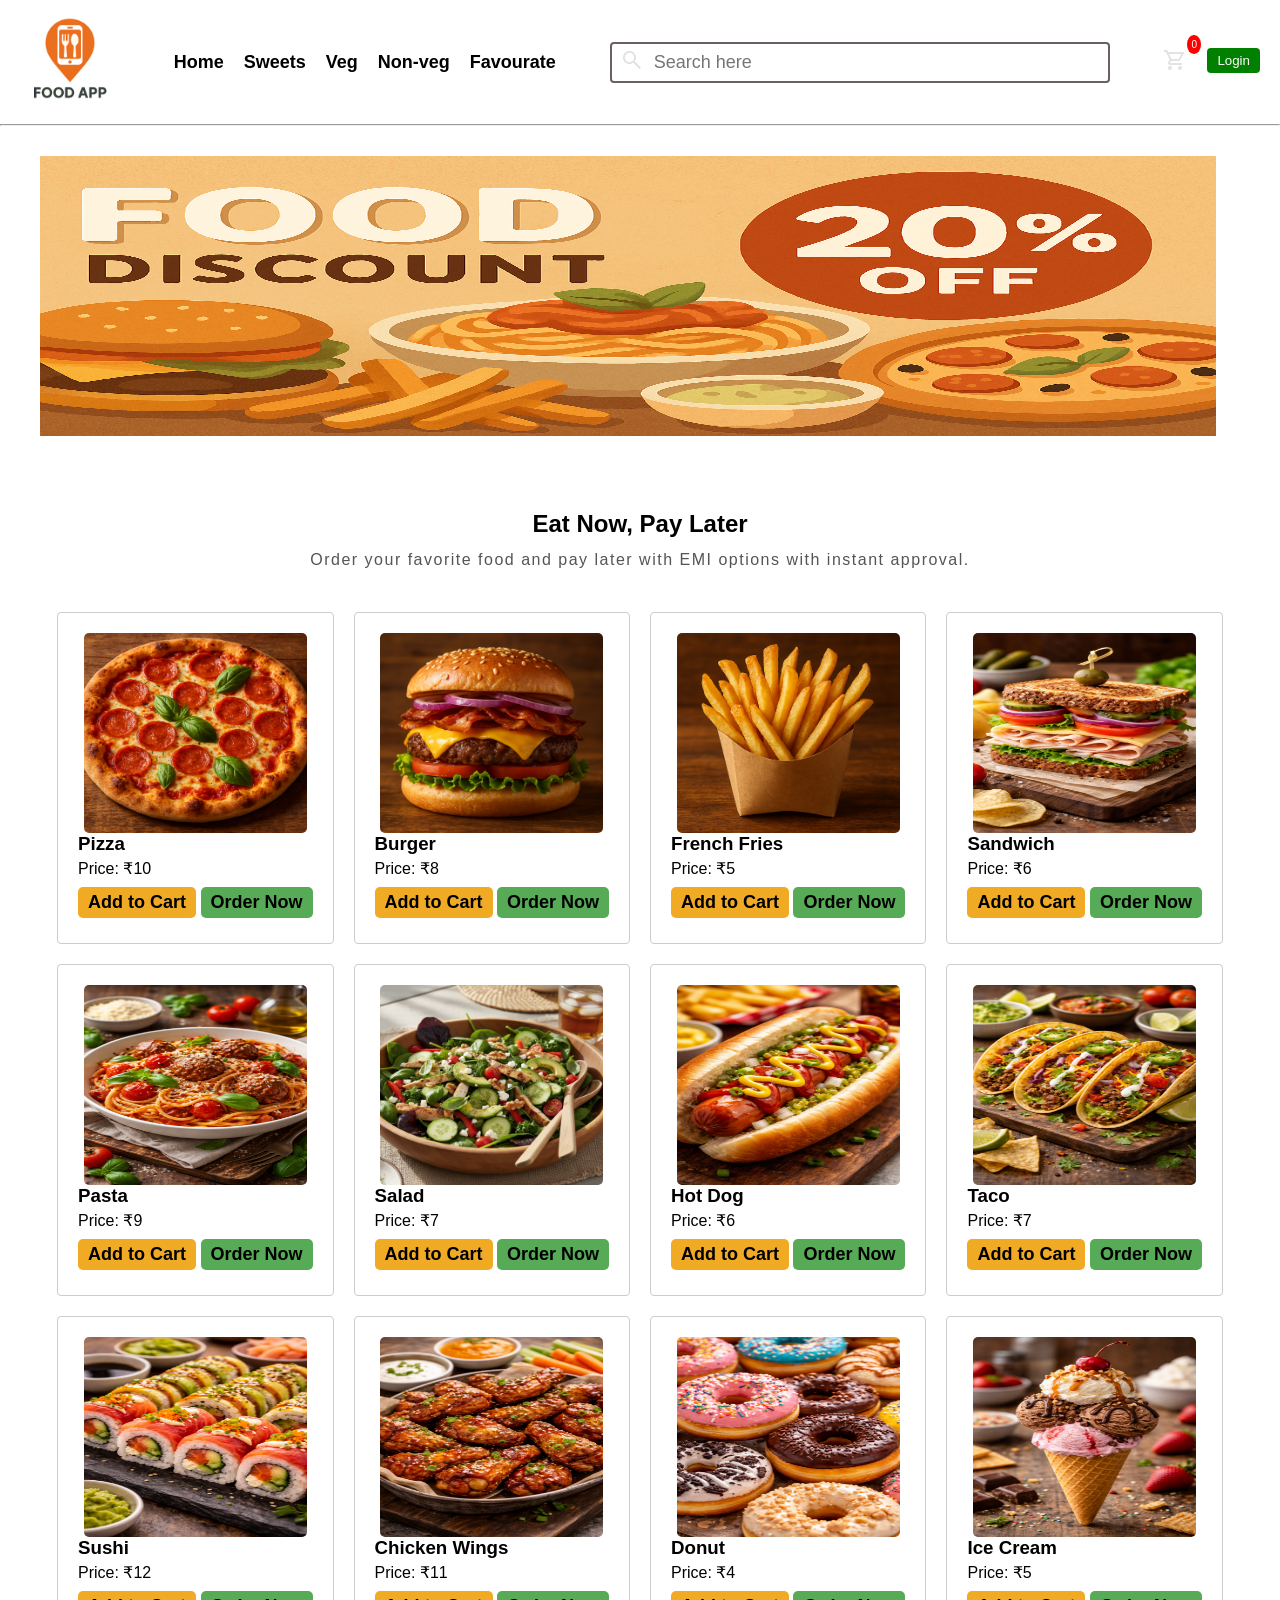
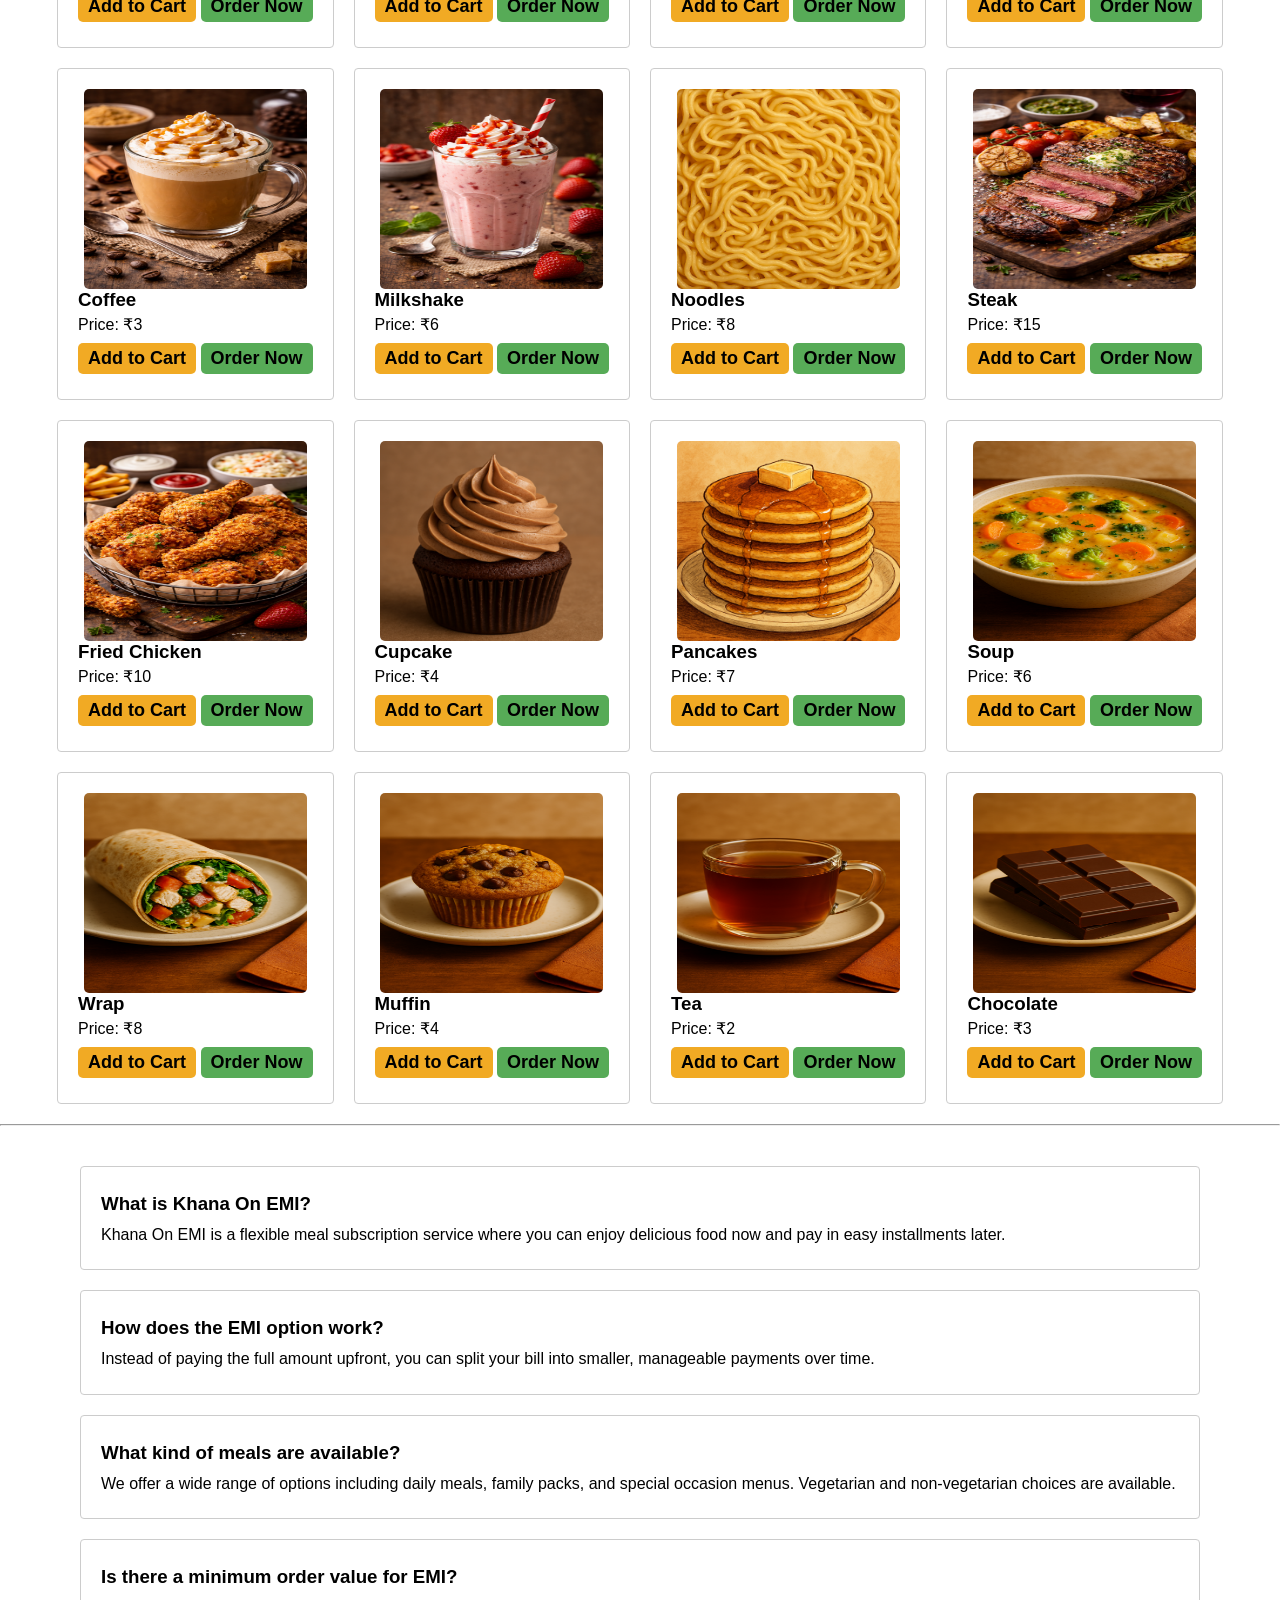
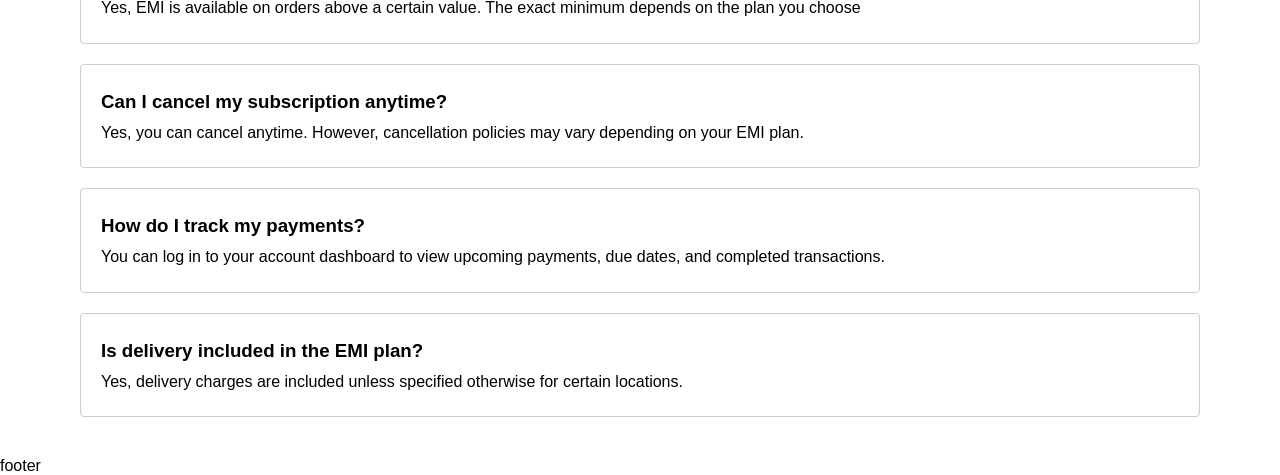
==== index.html @ b48e1a5c "first commit" ====
<!DOCTYPE html>
<html lang="en">
<head>
    <meta charset="UTF-8">
    <meta name="viewport" content="width=device-width, initial-scale=1.0">
    <title>Khana On EMI</title>
    <link rel="stylesheet" href="styles.css">
</head>
<body>
    <header>
        <div class="logo">
            <img src="./assects/logo.png" alt="">
        </div>
        <nav>
            <ul>
                <a href="index.html"><li>Home</li></a>
                <li>Sweets</li>
                <li>Veg</li>
                <li>Non-veg</li>
                <li>Favourate</li>
            </ul>
        </nav>
        <div class="search-bar">
            <i class="search-icon">
                <img src="./icon/search.png" alt="">
            </i>
            <div class="search-inp">
                <input type="text" placeholder="Search here">
            </div>
        </div>
        </div>
        <div class="header-btn">
            <a href="./pages/bag.html">

                <icon class="cart"><img src="./icon/cart.png" alt="cart"><sup>0</sup>
            </a>
            </icon><a href="./pages/login.html">

                <button class="login"> Login</button>
            </a>
        </div>
    </header>
    <hr>
    <main>
        <div class="hero">
            <img src="./assects/banner.png" alt="">
        </div>
        <div class="something">
            <h2>Eat Now, Pay Later</h2>
            <p>Order your favorite food and pay later with EMI options with instant approval.</p>
        </div>
        <div class="cards">
             <!-- Food items will be dynamically inserted here -->
        </div>
    </main>
    <hr>
    <footer>
        <div class="faqs">
            <div class="faq">
                <h3>What is Khana On EMI?</h3>
                <p>Khana On EMI is a flexible meal subscription service where you can enjoy delicious food now and pay in easy installments later.</p>
            </div>
            
            <div class="faq">
                <h3>How does the EMI option work?</h3>
                <p>Instead of paying the full amount upfront, you can split your bill into smaller, manageable payments over time.</p>
            </div>
            <div class="faq">
                <h3>What kind of meals are available?</h3>
                <p>We offer a wide range of options including daily meals, family packs, and special occasion menus. Vegetarian and non-vegetarian choices are available.</p>
            </div>
            <div class="faq">
                <h3>Is there a minimum order value for EMI?</h3>
                <p>Yes, EMI is available on orders above a certain value. The exact minimum depends on the plan you choose</p>
            </div>
            <div class="faq">
                <h3>Can I cancel my subscription anytime?</h3>
                <p>Yes, you can cancel anytime. However, cancellation policies may vary depending on your EMI plan.</p>
            </div>
            <div class="faq">
                <h3>How do I track my payments? </h3>
                <p>You can log in to your account dashboard to view upcoming payments, due dates, and completed transactions.</p>
            </div>
            <div class="faq">
                <h3>Is delivery included in the EMI plan?  </h3>
                <p>Yes, delivery charges are included unless specified otherwise for certain locations.</p>
            </div>

        </div>
        footer
    </footer>
    <script src="data/data.js"></script>
    <script src="scripts.js"></script>
</body>
</html>
---- styles.css ----
/* @import url('https://fonts.googleapis.com/css2?family=Poppins:wght@300;400;500;600&display=swap'); */

* {
  padding: 0;
  margin: 0;
  box-sizing: border-box;
  font-family: Arial, Helvetica, sans-serif;
}

header {
  display: flex;
  align-items: center;
  justify-content: space-between;
  padding: 10px 20px;
}

nav ul {
  display: flex;
  list-style: none;
  gap: 20px;
  font-size: 18px;
  font-weight: 700;
}

.logo img {
  width: 100px;
  height: 100px;
}

.search-bar {
  display: flex;
  gap: 2px;
  border: 2px solid rgb(106, 96, 96);
  padding: 4px 8px;
  border-radius: 4px;
  width: 500px;
}

/* .search-bar .search-icon img {
    

} */

.search-bar .search-inp input {
  border: none;
  padding: 4px 8px;
  outline: none;
  font-size: 18px;
}

.header-btn {
      display: flex;
    justify-content: center;
    gap: 20px;
}

.cart sup {
  position: absolute;
 top: 35px;
 background-color: red;
 padding: 4px;
 border-radius: 50%;
 color: white;
 font-size: 10px;
}

/* .cart {
  margin-left: 300px;
} */

.login {
  padding: 5px 10px;
  background-color: green;
  color: white;
  border: none;
  border-radius: 4px;
}

.hero img {
  margin: 20px;
  padding: 10px 20px;
  width: 95%;
  height: 300px;
}

.something {
  margin: 20px;
  text-align: center;
  padding: 20px;
}

.something h2 {
  font-size: 24px;
  margin-bottom: 10px;
  font-weight: 700;
}

.something p {
  font-size: 16px;
  color: #555;
  line-height: 1.5;
  letter-spacing: 1.5px;
}

.cards {
  display: flex;
  gap: 20px;
  margin: 20px 40px;
  flex-wrap: wrap;
  justify-content: center;
  align-items: center;
}

.cards .card {
  padding: 20px;
  border: 1px solid #ccc;
  border-radius: 4px;
}

.card img {
  display: flex;
  width: 95%;
  height: 200px;
  border-radius: 5px;
  margin: auto;
}

.card img:hover {
  transform: scale(1.05);
  transition: transform 0.3s ease;
}
.card p {
  margin: 4px 0px;
}

.card button {
  margin: 5px 0px;
  padding: 5px 10px;
  border: none;
  border-radius: 5px;
  font-size: 18px;
  font-weight: 600;
}

.card .add-to-cart {
  background-color: rgb(241, 170, 36);
}

.card .order-now {
  background-color: rgb(87, 171, 87);
}

.faqs {
  display: flex;
  gap: 20px;
  margin: 20px 40px;
  padding: 20px 40px;
  flex-direction: column;
  justify-content: center;
}

.faqs .faq {
  border: 1px solid #ccc;
  border-radius: 4px;
  padding: 20px;
  line-height: 1.8;
}

a {
  text-decoration: none;
  color: black;
}
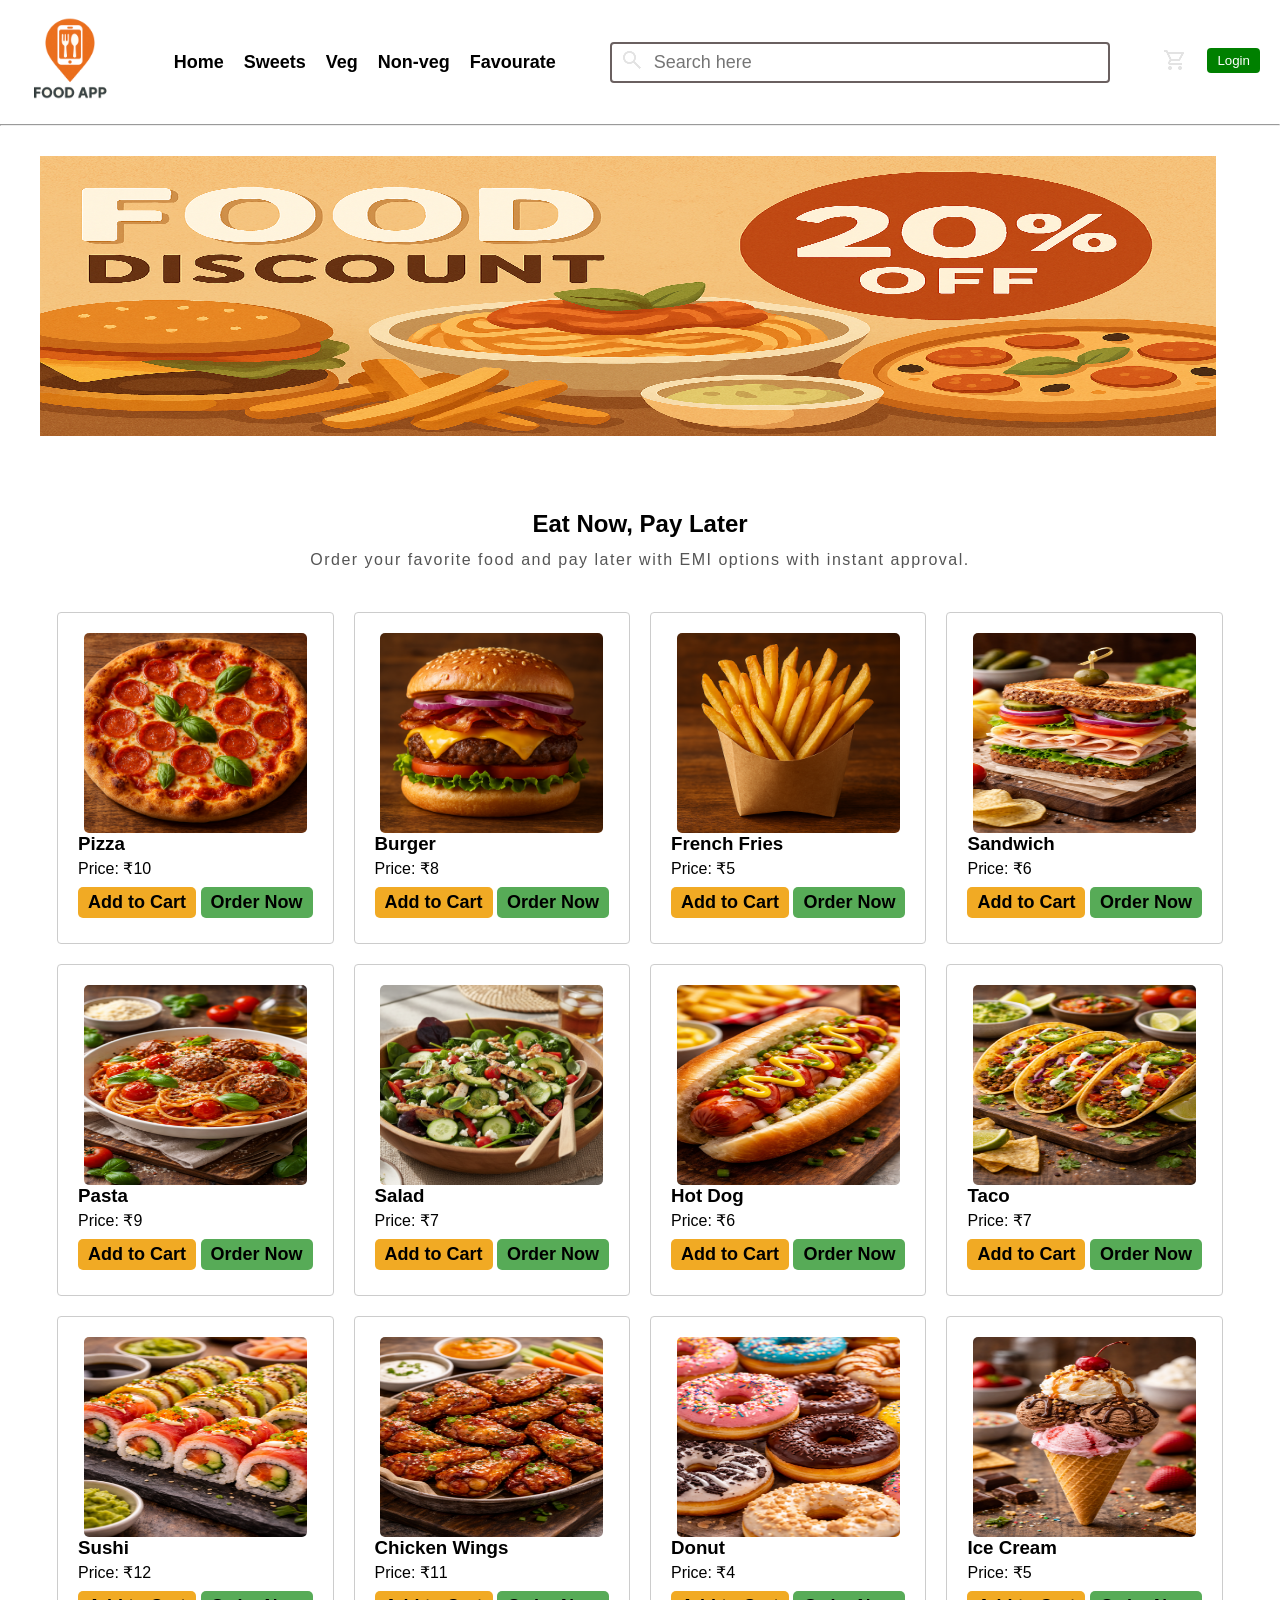
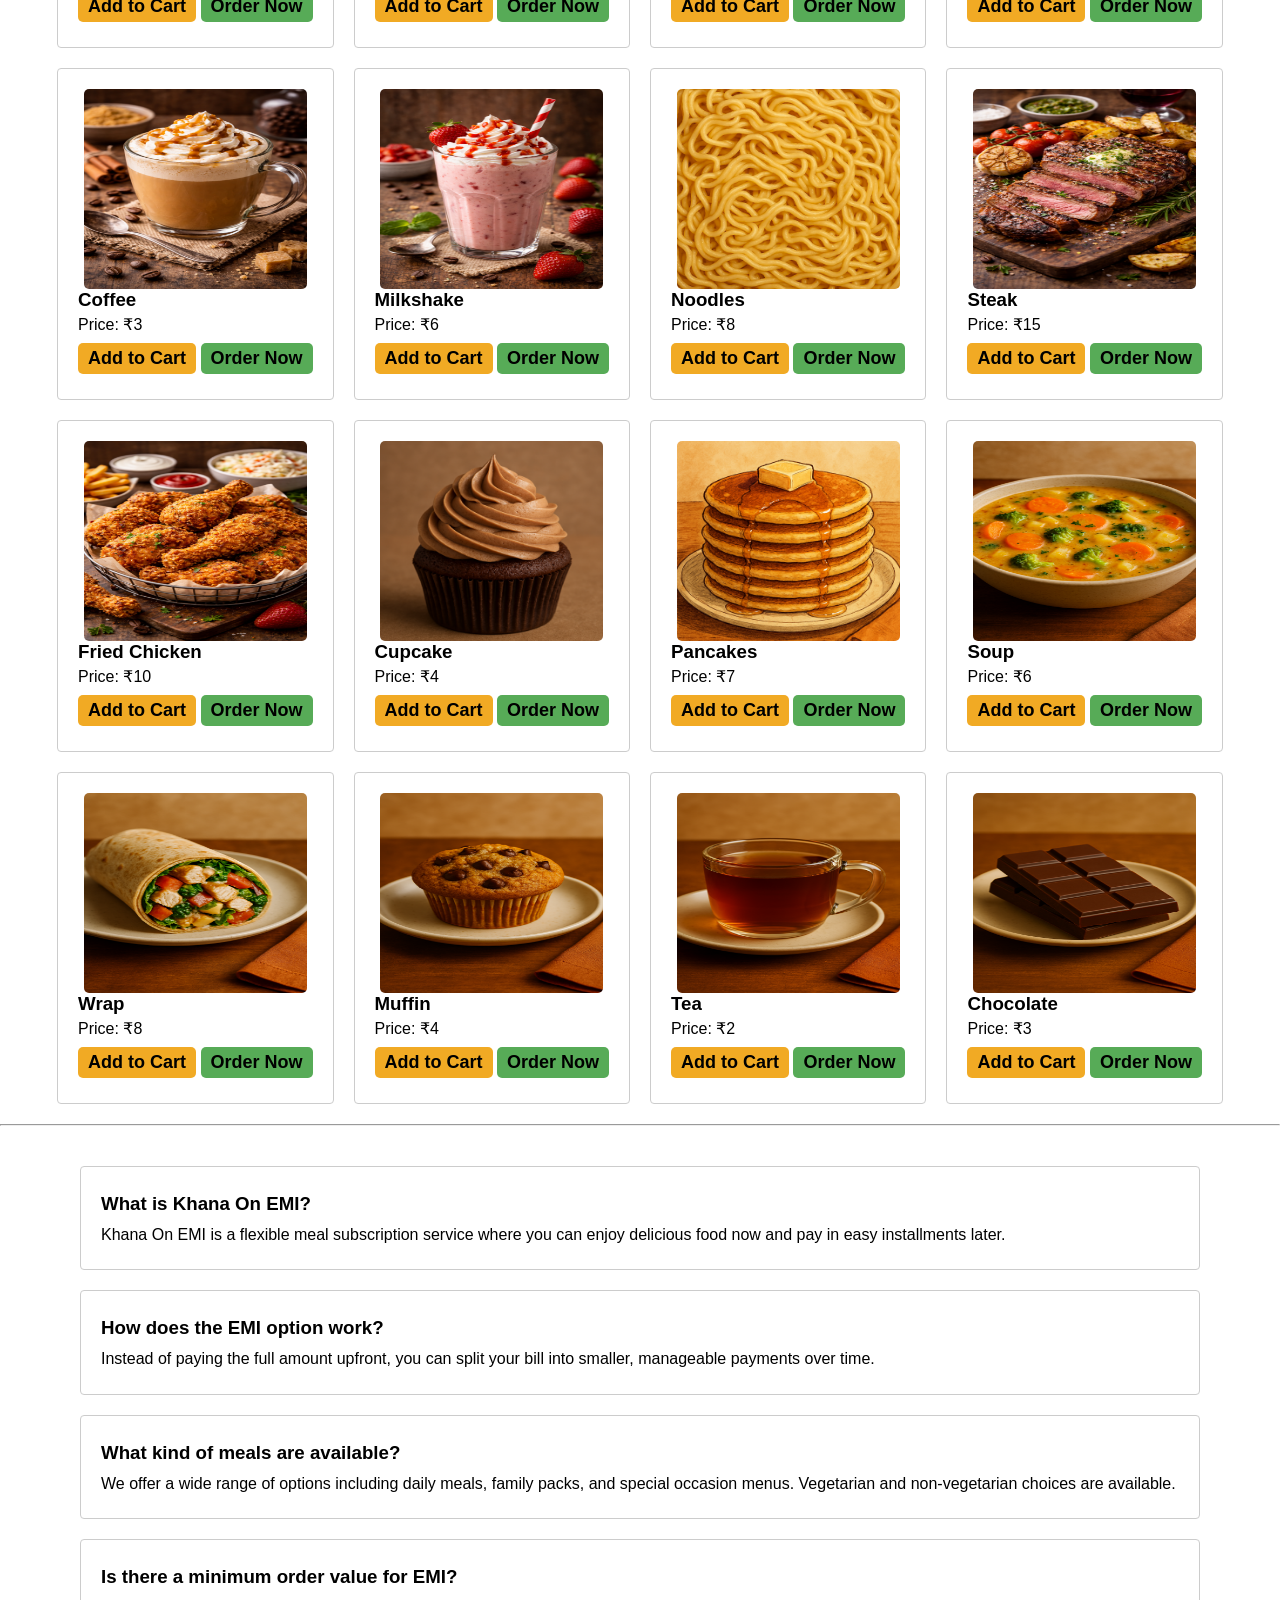
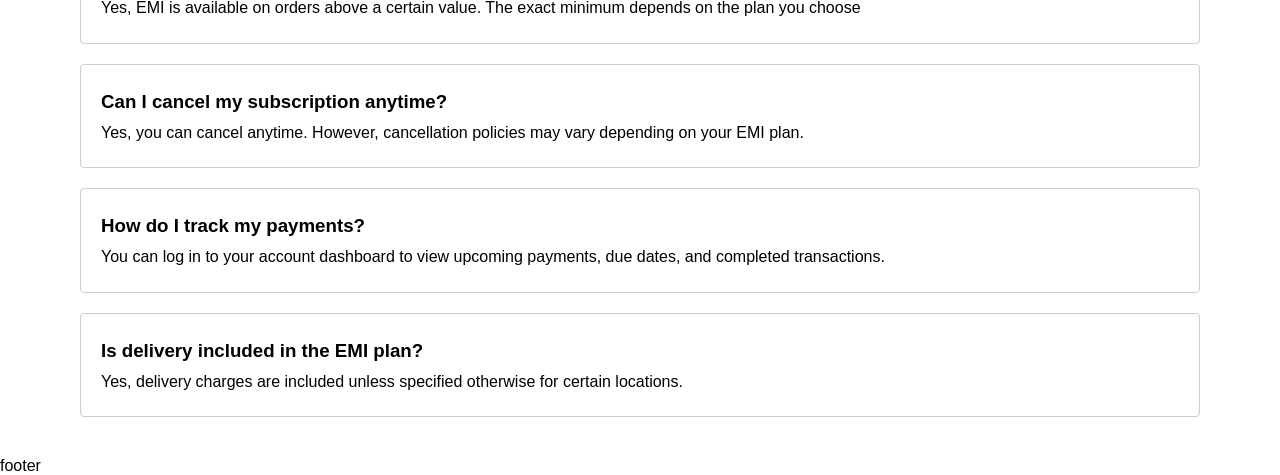
==== commit 78c3d18a: "second commit" ====
--- a/index.html
+++ b/index.html
@@ -5,9 +5,11 @@
     <meta name="viewport" content="width=device-width, initial-scale=1.0">
     <title>Khana On EMI</title>
     <link rel="stylesheet" href="styles.css">
+   
 </head>
 <body>
     <header>
+
         <div class="logo">
             <img src="./assects/logo.png" alt="">
         </div>
@@ -28,17 +30,15 @@
                 <input type="text" placeholder="Search here">
             </div>
         </div>
-        </div>
         <div class="header-btn">
             <a href="./pages/bag.html">
-
                 <icon class="cart"><img src="./icon/cart.png" alt="cart"><sup>0</sup>
             </a>
             </icon><a href="./pages/login.html">
-
                 <button class="login"> Login</button>
             </a>
-        </div>
+        </div> 
+
     </header>
     <hr>
     <main>
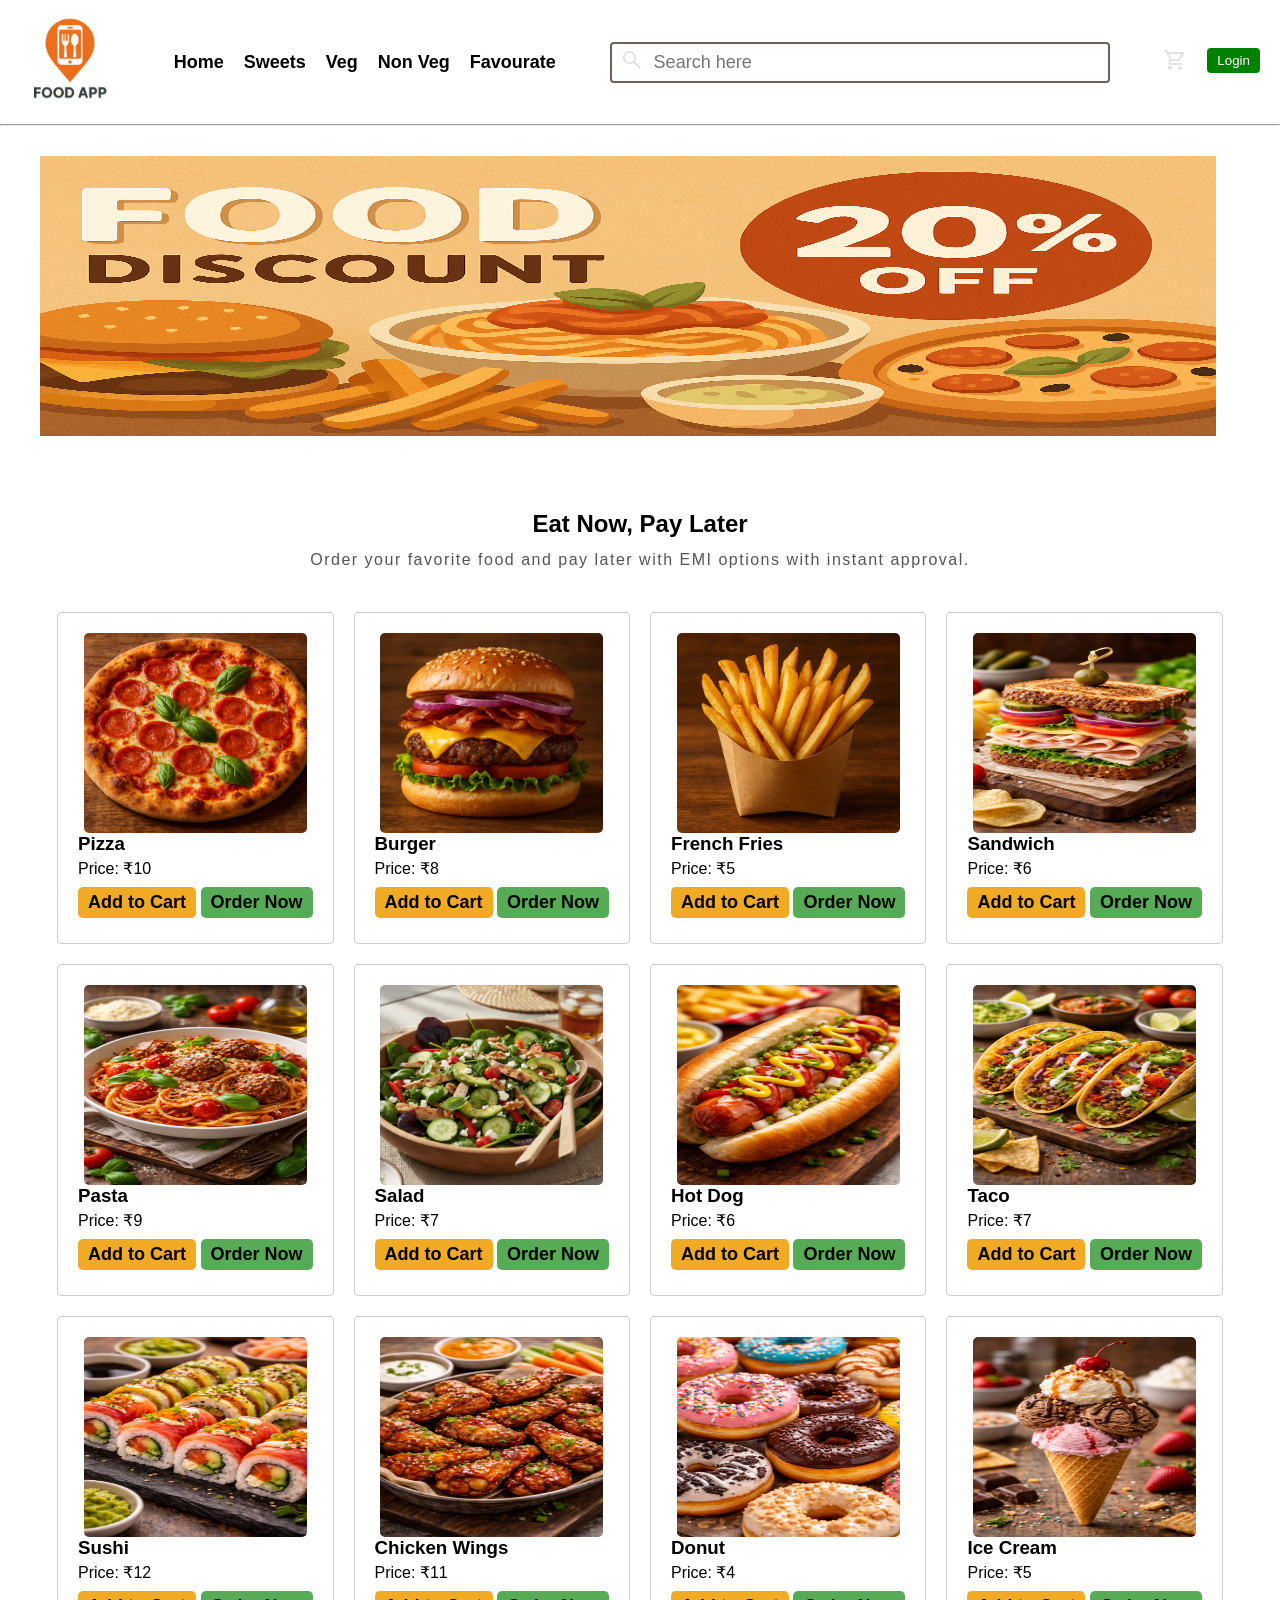
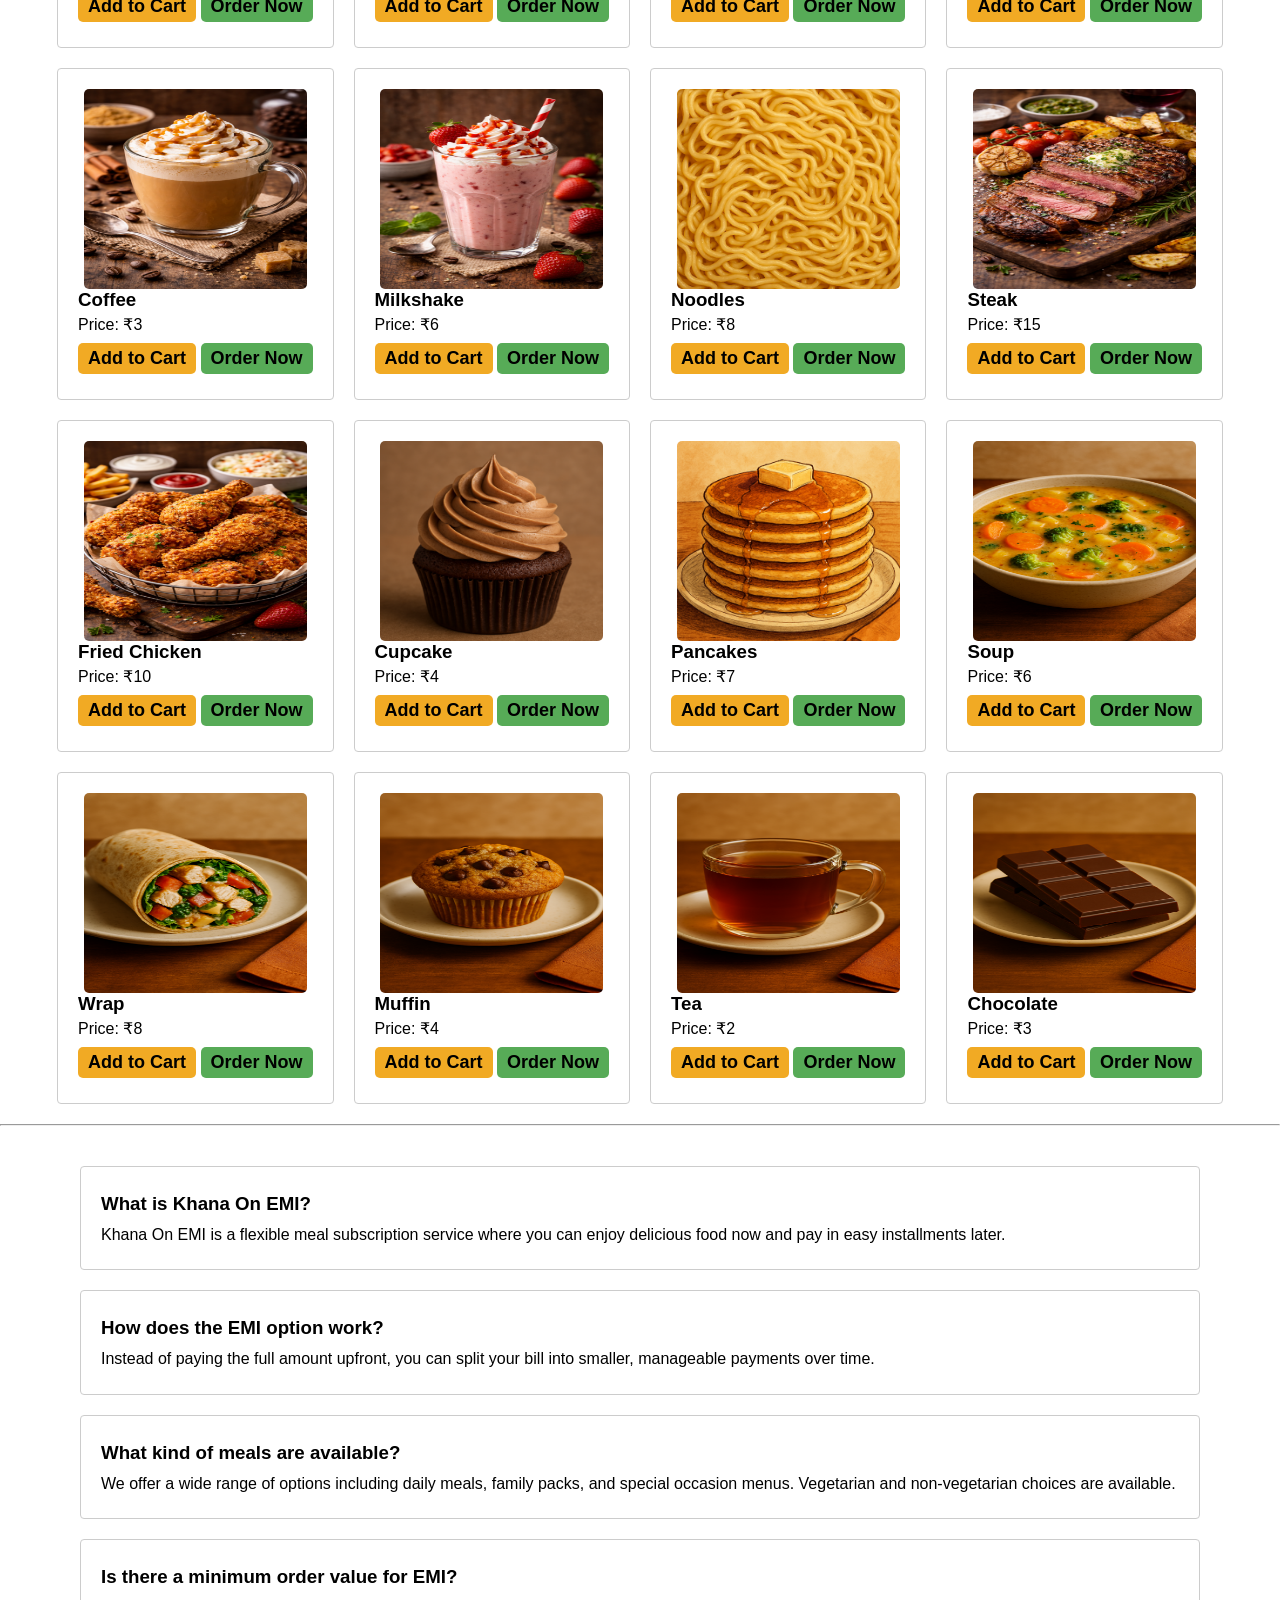
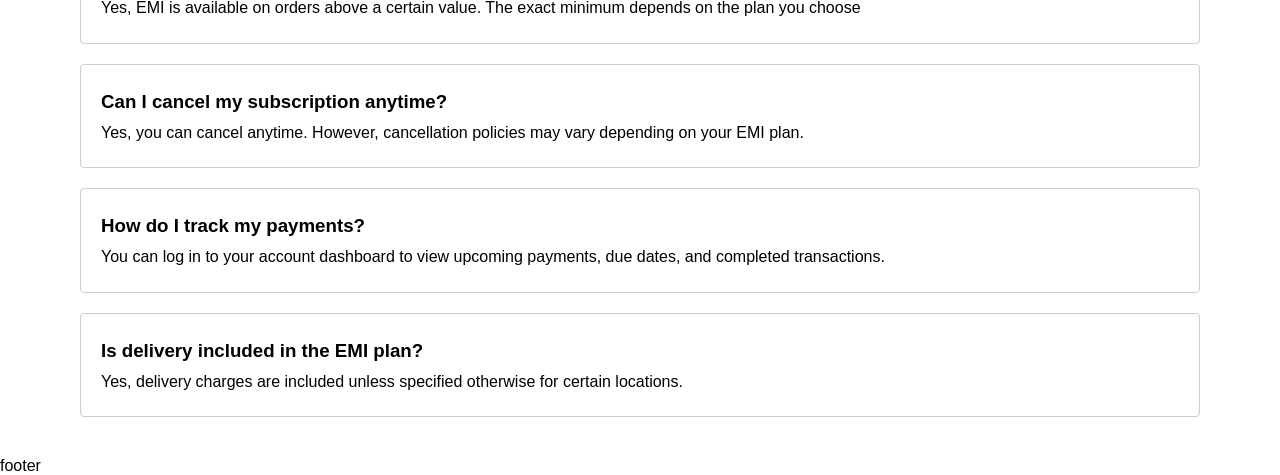
==== commit e2322548: "commit third" ====
--- a/index.html
+++ b/index.html
@@ -16,9 +16,10 @@
         <nav>
             <ul>
                 <a href="index.html"><li>Home</li></a>
-                <li>Sweets</li>
-                <li>Veg</li>
-                <li>Non-veg</li>
+                <a href="./pages/sweets.html"><li>Sweets</li></a>
+                <a href="./pages/veg.html"><li>Veg</li></a>
+                <a href="./pages/nonVeg.html"><li>Non Veg</li></a>
+                
                 <li>Favourate</li>
             </ul>
         </nav>
